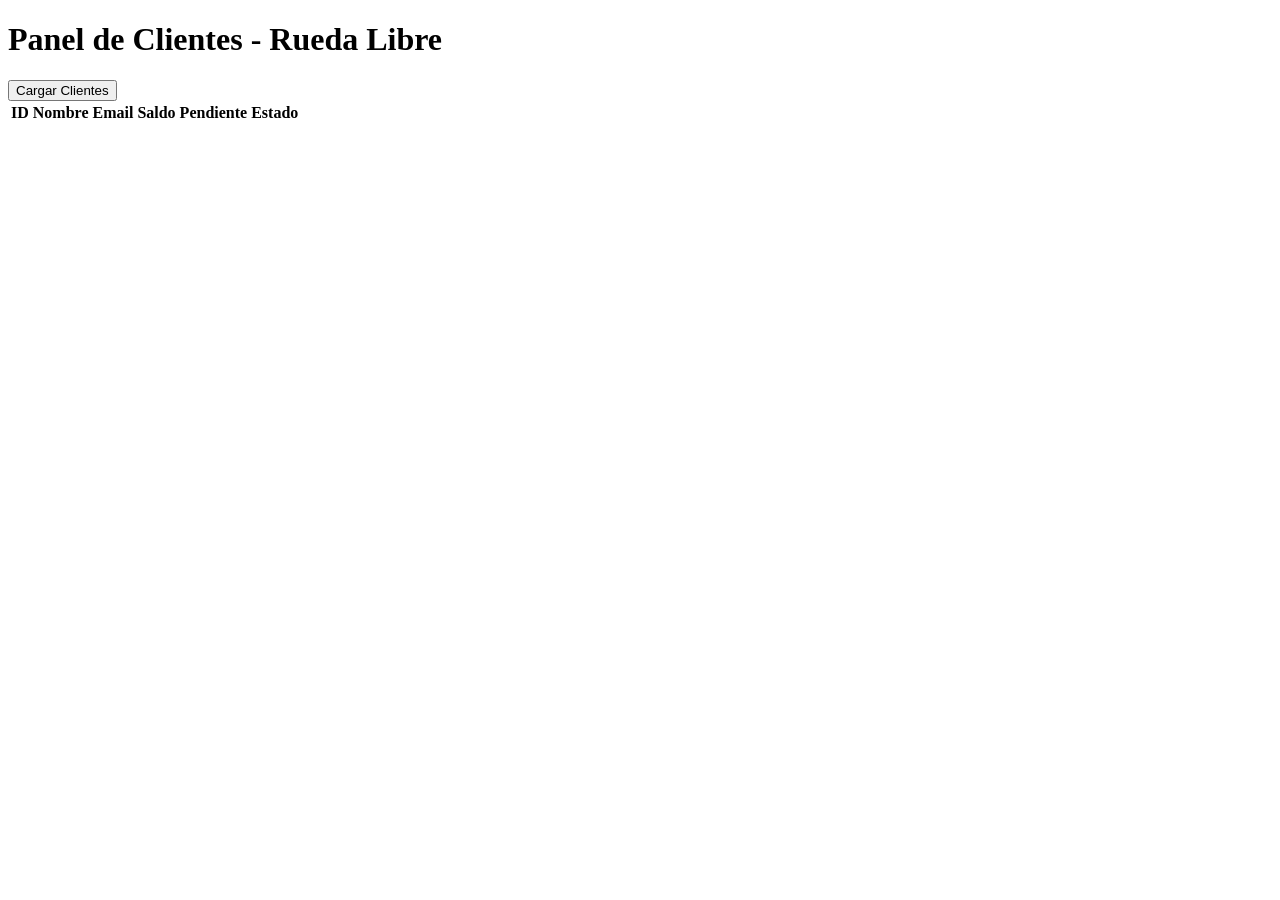
==== src/main/resources/static/index.html @ 5c2d13dd "Creación del fronted, agregamos el documento de estructura básica de HTML, CSS y Javascript" ====
<!DOCTYPE html>
<html lang="es">
<head>
    <meta charset="UTF-8">
    <meta name="viewport" content="width=device-width, initial-scale=1.0">
    <title>Rueda Libre - Gestión</title>
    <link rel="stylesheet" href="style.css">
</head>
<body>
<header>
    <h1>Panel de Clientes - Rueda Libre</h1>
</header>

<main>
    <button id="btnCargar" onclick="cargarClientes()">Cargar Clientes</button>

    <table id="tablaClientes">
        <thead>
        <tr>
            <th>ID</th>
            <th>Nombre</th>
            <th>Email</th>
            <th>Saldo Pendiente</th>
            <th>Estado</th>
        </tr>
        </thead>
        <tbody id="cuerpoTabla">
        </tbody>
    </table>
</main>

<script src="app.js"></script>
</body>
</html>
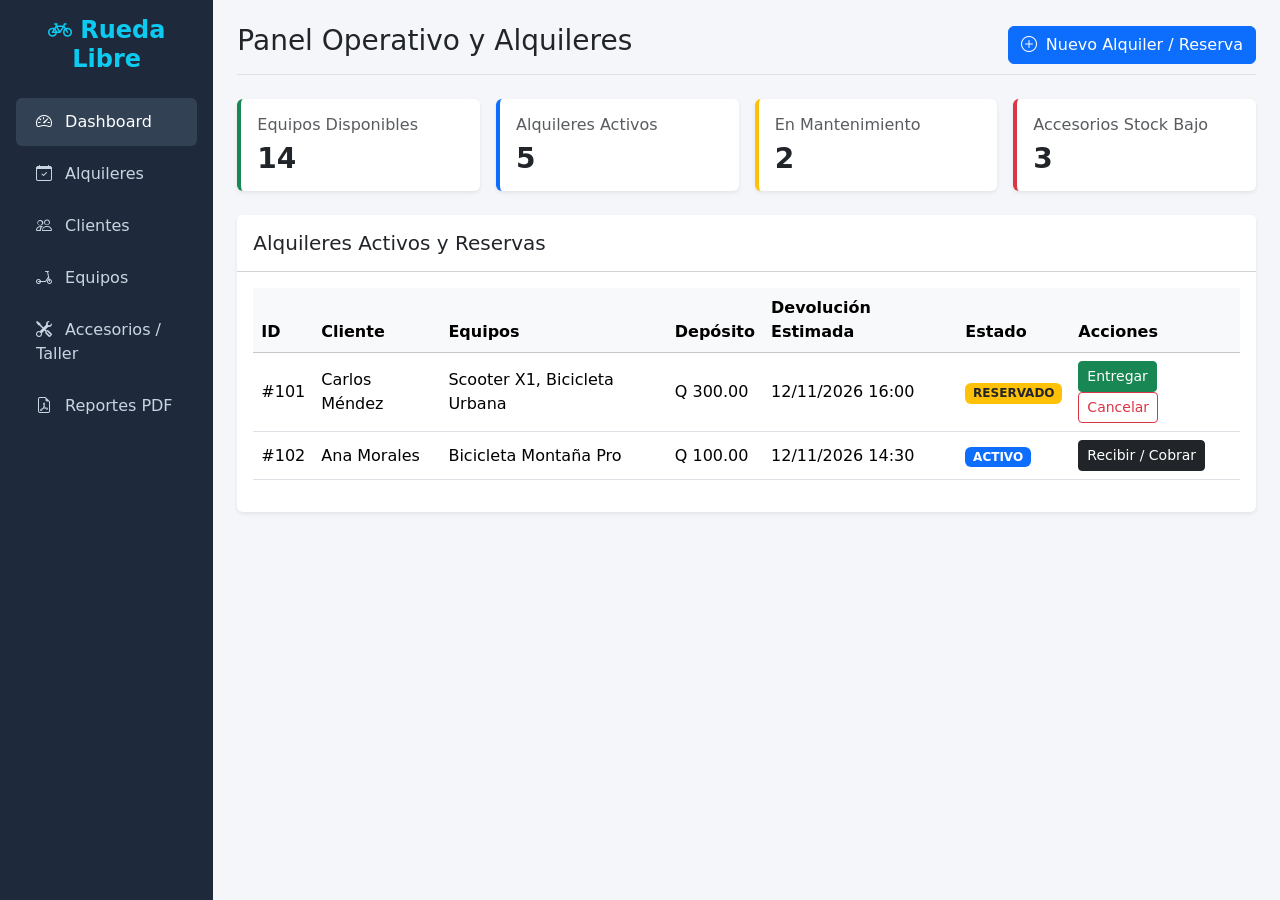
==== commit 0a7700f4: "Actualización Botones Config VS 1.5" ====
--- a/src/main/resources/static/index.html
+++ b/src/main/resources/static/index.html
@@ -3,32 +3,216 @@
 <head>
     <meta charset="UTF-8">
     <meta name="viewport" content="width=device-width, initial-scale=1.0">
-    <title>Rueda Libre - Gestión</title>
-    <link rel="stylesheet" href="style.css">
+    <title>Rueda Libre - Sistema de Alquileres</title>
+    <link href="https://cdn.jsdelivr.net/npm/bootstrap@5.3.3/dist/css/bootstrap.min.css" rel="stylesheet">
+    <link href="https://cdn.jsdelivr.net/npm/bootstrap-icons@1.11.3/font/bootstrap-icons.min.css" rel="stylesheet">
+    <style>
+        body {
+            background-color: #f4f6f9;
+        }
+        .sidebar {
+            min-height: 100vh;
+            background-color: #1e293b;
+            color: #fff;
+        }
+        .sidebar a {
+            color: #cbd5e1;
+            text-decoration: none;
+            padding: 12px 20px;
+            display: block;
+            border-radius: 6px;
+            margin-bottom: 4px;
+        }
+        .sidebar a:hover, .sidebar a.active {
+            background-color: #334155;
+            color: #fff;
+        }
+    </style>
 </head>
 <body>
-<header>
-    <h1>Panel de Clientes - Rueda Libre</h1>
-</header>
-
-<main>
-    <button id="btnCargar" onclick="cargarClientes()">Cargar Clientes</button>
-
-    <table id="tablaClientes">
-        <thead>
-        <tr>
-            <th>ID</th>
-            <th>Nombre</th>
-            <th>Email</th>
-            <th>Saldo Pendiente</th>
-            <th>Estado</th>
-        </tr>
-        </thead>
-        <tbody id="cuerpoTabla">
-        </tbody>
-    </table>
-</main>
-
-<script src="app.js"></script>
+
+<div class="container-fluid">
+    <div class="row">
+        <nav class="col-md-3 col-lg-2 d-md-block sidebar p-3">
+            <h4 class="text-center fw-bold mb-4 text-info">
+                <i class="bi bi-bicycle"></i> Rueda Libre
+            </h4>
+            <a href="dashboard" class="active"><i class="bi bi-speedometer2 me-2"></i> Dashboard</a>
+            <a href="alquileres"><i class="bi bi-calendar-check me-2"></i> Alquileres</a>
+            <a href="clientes"><i class="bi bi-people me-2"></i> Clientes</a>
+            <a href="equipos"><i class="bi bi-scooter me-2"></i> Equipos</a>
+            <a href="accesorios"><i class="bi bi-tools me-2"></i> Accesorios / Taller</a>
+            <a href="reportes"><i class="bi bi-file-earmark-pdf me-2"></i> Reportes PDF</a>
+        </nav>
+
+        <main class="col-md-9 ms-sm-auto col-lg-10 px-md-4 py-4">
+            <div class="d-flex justify-content-between flex-wrap flex-md-nowrap align-items-center pb-2 mb-4 border-bottom">
+                <h2 class="h3">Panel Operativo y Alquileres</h2>
+                <button class="btn btn-primary" data-bs-toggle="modal" data-bs-target="#modalNuevoAlquiler">
+                    <i class="bi bi-plus-circle me-1"></i> Nuevo Alquiler / Reserva
+                </button>
+            </div>
+
+            <div class="row g-3 mb-4">
+                <div class="col-md-3">
+                    <div class="card border-0 shadow-sm border-start border-success border-4">
+                        <div class="card-body">
+                            <h6 class="text-muted">Equipos Disponibles</h6>
+                            <h3 class="fw-bold mb-0">14</h3>
+                        </div>
+                    </div>
+                </div>
+                <div class="col-md-3">
+                    <div class="card border-0 shadow-sm border-start border-primary border-4">
+                        <div class="card-body">
+                            <h6 class="text-muted">Alquileres Activos</h6>
+                            <h3 class="fw-bold mb-0">5</h3>
+                        </div>
+                    </div>
+                </div>
+                <div class="col-md-3">
+                    <div class="card border-0 shadow-sm border-start border-warning border-4">
+                        <div class="card-body">
+                            <h6 class="text-muted">En Mantenimiento</h6>
+                            <h3 class="fw-bold mb-0">2</h3>
+                        </div>
+                    </div>
+                </div>
+                <div class="col-md-3">
+                    <div class="card border-0 shadow-sm border-start border-danger border-4">
+                        <div class="card-body">
+                            <h6 class="text-muted">Accesorios Stock Bajo</h6>
+                            <h3 class="fw-bold mb-0">3</h3>
+                        </div>
+                    </div>
+                </div>
+            </div>
+
+            <div class="card border-0 shadow-sm">
+                <div class="card-header bg-white py-3">
+                    <h5 class="mb-0">Alquileres Activos y Reservas</h5>
+                </div>
+                <div class="card-body">
+                    <div class="table-responsive">
+                        <table class="table table-hover align-middle">
+                            <thead class="table-light">
+                                <tr>
+                                    <th>ID</th>
+                                    <th>Cliente</th>
+                                    <th>Equipos</th>
+                                    <th>Depósito</th>
+                                    <th>Devolución Estimada</th>
+                                    <th>Estado</th>
+                                    <th>Acciones</th>
+                                </tr>
+                            </thead>
+                            <tbody>
+                                <tr>
+                                    <td>#101</td>
+                                    <td>Carlos Méndez</td>
+                                    <td>Scooter X1, Bicicleta Urbana</td>
+                                    <td>Q 300.00</td>
+                                    <td>12/11/2026 16:00</td>
+                                    <td><span class="badge bg-warning text-dark">RESERVADO</span></td>
+                                    <td>
+                                        <form action="AlquilerServlet" method="post" class="d-inline">
+                                            <input type="hidden" name="accion" value="entregar">
+                                            <input type="hidden" name="idAlquiler" value="101">
+                                            <button type="submit" class="btn btn-sm btn-success">Entregar</button>
+                                        </form>
+                                        <form action="AlquilerServlet" method="post" class="d-inline">
+                                            <input type="hidden" name="accion" value="cancelar">
+                                            <input type="hidden" name="idAlquiler" value="101">
+                                            <button type="submit" class="btn btn-sm btn-outline-danger">Cancelar</button>
+                                        </form>
+                                    </td>
+                                </tr>
+                                <tr>
+                                    <td>#102</td>
+                                    <td>Ana Morales</td>
+                                    <td>Bicicleta Montaña Pro</td>
+                                    <td>Q 100.00</td>
+                                    <td>12/11/2026 14:30</td>
+                                    <td><span class="badge bg-primary">ACTIVO</span></td>
+                                    <td>
+                                        <button class="btn btn-sm btn-dark" data-bs-toggle="modal" data-bs-target="#modalDevolucion">
+                                            Recibir / Cobrar
+                                        </button>
+                                    </td>
+                                </tr>
+                            </tbody>
+                        </table>
+                    </div>
+                </div>
+            </div>
+        </main>
+    </div>
+</div>
+
+<div class="modal fade" id="modalNuevoAlquiler" tabindex="-1">
+    <div class="modal-dialog modal-lg">
+        <div class="modal-content">
+            <form action="AlquilerServlet" method="post">
+                <input type="hidden" name="accion" value="reservar">
+                <div class="modal-header">
+                    <h5 class="modal-title">Registrar Reserva de Alquiler</h5>
+                    <button type="button" class="btn-close" data-bs-dismiss="modal"></button>
+                </div>
+                <div class="modal-body">
+                    <div class="mb-3">
+                        <label class="form-label fw-bold">Cliente</label>
+                        <select name="idCliente" class="form-select" required>
+                            <option value="">Seleccione un cliente habilitado...</option>
+                            <option value="1">Carlos Méndez (Saldo: Q0.00)</option>
+                            <option value="2">Ana Morales (Saldo: Q0.00)</option>
+                        </select>
+                    </div>
+
+                    <div class="mb-3">
+                        <label class="form-label fw-bold">Equipos Disponibles</label>
+                        <div class="border rounded p-2" style="max-height: 150px; overflow-y: auto;">
+                            <div class="form-check">
+                                <input class="form-check-input" type="checkbox" name="equipos" value="1" id="eq1">
+                                <label class="form-check-label" for="eq1">
+                                    [URB-01] Bicicleta Urbana - Q25.00/hr (Depósito: Q100)
+                                </label>
+                            </div>
+                            <div class="form-check">
+                                <input class="form-check-input" type="checkbox" name="equipos" value="2" id="eq2">
+                                <label class="form-check-label" for="eq2">
+                                    [SCT-04] Scooter Eléctrico - Q40.00/hr | Batería: 85% (Depósito: Q200)
+                                </label>
+                            </div>
+                        </div>
+                    </div>
+
+                    <div class="row">
+                        <div class="col-md-6 mb-3">
+                            <label class="form-label fw-bold">Accesorios (Opcional)</label>
+                            <div class="input-group input-group-sm mb-2">
+                                <span class="input-group-text w-50">Casco (Q10)</span>
+                                <input type="number" name="acc_1" class="form-control" min="0" value="0">
+                            </div>
+                            <div class="input-group input-group-sm">
+                                <span class="input-group-text w-50">Candado (Q5)</span>
+                                <input type="number" name="acc_2" class="form-control" min="0" value="0">
+                            </div>
+                        </div>
+                        <div class="col-md-6 mb-3">
+                            <label class="form-label fw-bold">Fecha y Hora Estimada de Devolución</label>
+                            <input type="datetime-local" name="fechaEstimada" class="form-control" required>
+                        </div>
+                    </div>
+                </div>
+                <div class="modal-footer">
+                    <button type="button" class="btn btn-secondary" data-bs-dismiss="modal">Cerrar</button>
+                    <button type="submit" class="btn btn-primary">Guardar Reserva</button>
+                </div>
+            </form>
+        </div>
+    </div>
+</div>
+
+<script src="https://cdn.jsdelivr.net/npm/bootstrap@5.3.3/dist/js/bootstrap.bundle.min.js"></script>
 </body>
 </html>
